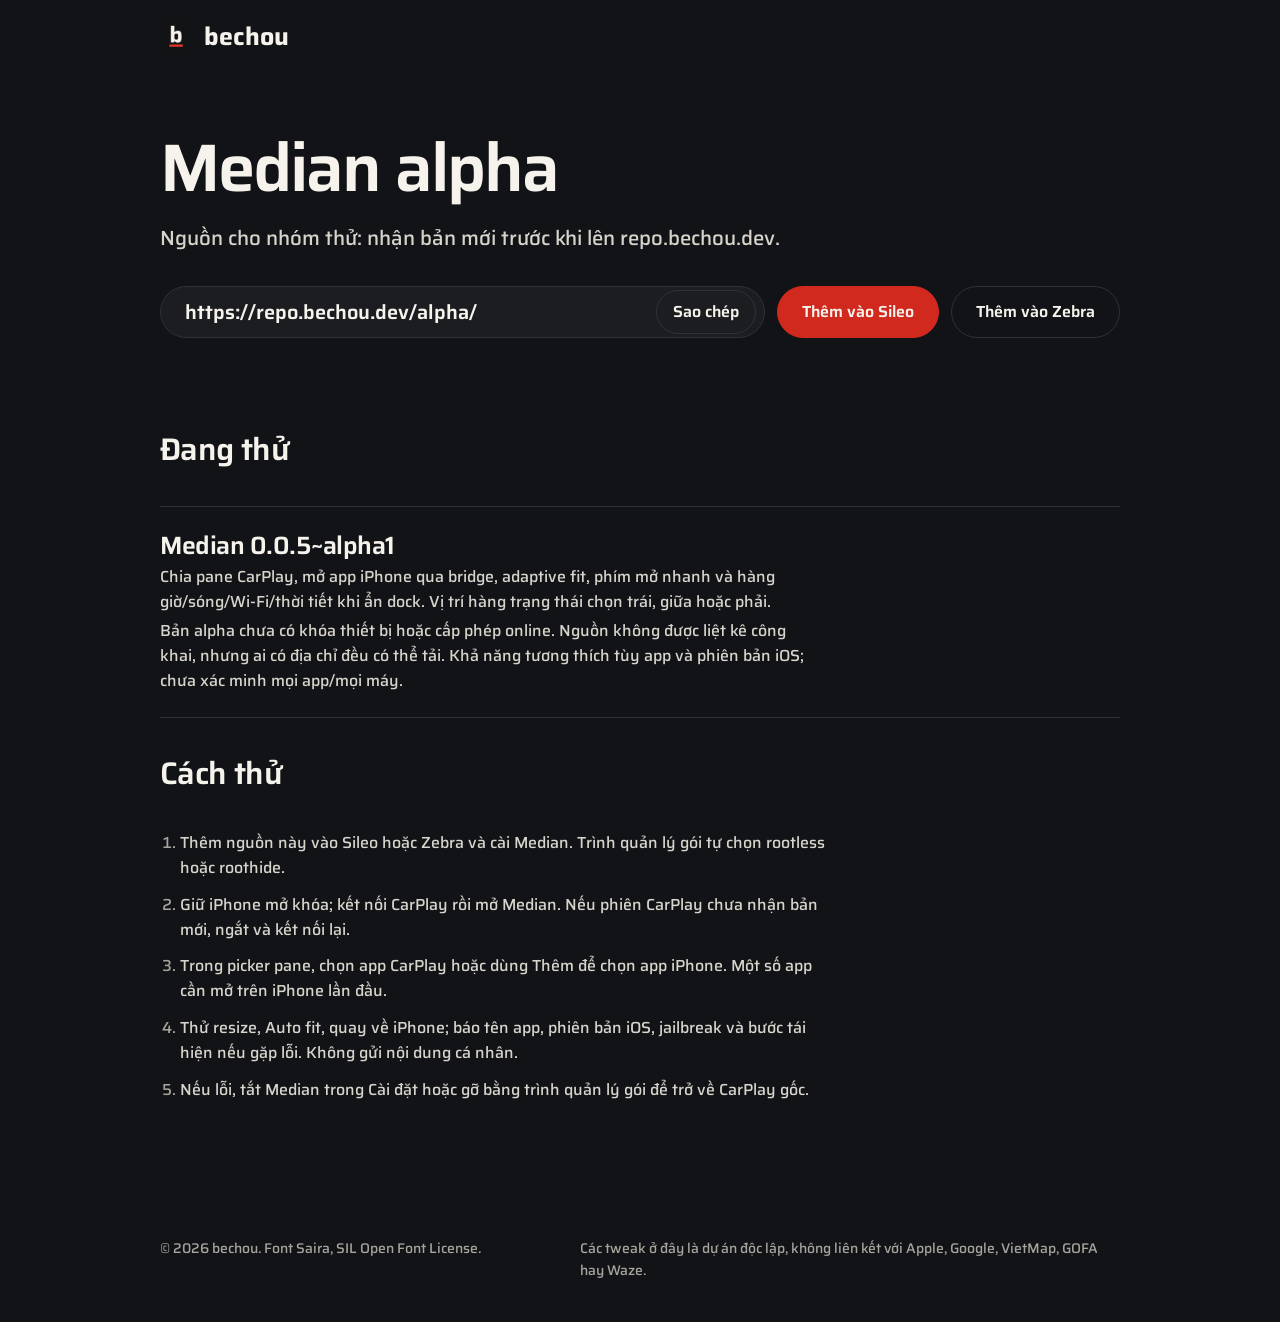
==== alpha/index.html @ c72108ef "feat(alpha): publish Median 0.0.5 alpha1 packages" ====
<!doctype html>
<html lang="vi">
<head>
<meta charset="utf-8">
<meta name="viewport" content="width=device-width, initial-scale=1, viewport-fit=cover">
<title>Median alpha: repo.bechou.dev</title>
<meta name="description" content="Nguồn bản thử của bechou, dành cho một nhóm nhỏ trước khi phát hành trên repo.bechou.dev.">
<meta name="robots" content="noindex, nofollow">
<meta name="theme-color" content="#111317">
<link rel="icon" href="../assets/repo-favicon.png">
<link rel="apple-touch-icon" href="CydiaIcon.png">
<link rel="preload" href="../assets/fonts/Saira-SemiBold.ttf" as="font" type="font/ttf" crossorigin>
<link rel="stylesheet" href="../assets/home.css">
<style>
/* The beta source's page: the home's address block, then what is being tested and how. Its address is longer
 * than the home's, so on a phone it takes a smaller size and may break before "alpha/". */
.source { grid-template-columns: minmax(0, 1fr); }
.address__url code { font-size: clamp(var(--text-md), 4.4vw, var(--text-lg)); white-space: normal; }
.trial { padding-bottom: var(--space-3xl); display: grid; gap: var(--space-xl); }
.trial h2 { font-size: var(--text-2xl); }
.trial__now { display: grid; gap: var(--space-2xs); padding: var(--space-lg) 0; border-block: 1px solid var(--color-rule); }
.trial__now h3 { font-size: var(--text-xl); }
.trial__now p, .trial__steps li { color: var(--color-ink-2); max-width: 60ch; }
.trial__steps { margin: 0; padding-left: 1.25em; display: grid; gap: var(--space-sm); }
.trial__steps li::marker { color: var(--color-muted); }
</style>
<script>document.documentElement.classList.add('js')</script>
</head>
<body class="home">
<a class="skip" href="#thu">Bỏ qua tới bản đang thử</a>

<header class="top">
  <div class="container">
    <a class="wordmark" href="../"><img src="../assets/repo-icon.png" alt="" width="32" height="32">bechou</a>
  </div>
</header>

<main>
  <section class="source container" aria-labelledby="source-title">
    <h1 id="source-title">Median alpha</h1>
    <p class="lead">Nguồn cho nhóm thử: nhận bản mới trước khi lên repo.bechou.dev.</p>
    <div class="address" id="nguon">
      <div class="address__url">
        <code id="source-url">https://repo.bechou.dev/<wbr>alpha/</code>
        <button class="btn btn--quiet" type="button" data-copy="https://repo.bechou.dev/alpha/" aria-describedby="source-url">Sao chép</button>
      </div>
      <div class="address__add">
        <a class="btn" data-add-source href="sileo://source/https://repo.bechou.dev/alpha/">Thêm vào Sileo</a>
        <a class="btn btn--quiet" data-add-source href="zbra://sources/add/https://repo.bechou.dev/alpha/">Thêm vào Zebra</a>
      </div>
    </div>
  </section>

  <section class="trial container" id="thu" aria-labelledby="thu-title">
    <h2 id="thu-title">Đang thử</h2>
    <div class="trial__now">
      <h3>Median 0.0.5~alpha1</h3>
      <p>Chia pane CarPlay, mở app iPhone qua bridge, adaptive fit, phím mở nhanh và hàng giờ/sóng/Wi-Fi/thời tiết khi ẩn dock. Vị trí hàng trạng thái chọn trái, giữa hoặc phải.</p>
      <p>Bản alpha chưa có khóa thiết bị hoặc cấp phép online. Nguồn không được liệt kê công khai, nhưng ai có địa chỉ đều có thể tải. Khả năng tương thích tùy app và phiên bản iOS; chưa xác minh mọi app/mọi máy.</p>
    </div>
    <h2>Cách thử</h2>
    <ol class="trial__steps">
      <li>Thêm nguồn này vào Sileo hoặc Zebra và cài Median. Trình quản lý gói tự chọn rootless hoặc roothide.</li>
      <li>Giữ iPhone mở khóa; kết nối CarPlay rồi mở Median. Nếu phiên CarPlay chưa nhận bản mới, ngắt và kết nối lại.</li>
      <li>Trong picker pane, chọn app CarPlay hoặc dùng Thêm để chọn app iPhone. Một số app cần mở trên iPhone lần đầu.</li>
      <li>Thử resize, Auto fit, quay về iPhone; báo tên app, phiên bản iOS, jailbreak và bước tái hiện nếu gặp lỗi. Không gửi nội dung cá nhân.</li>
      <li>Nếu lỗi, tắt Median trong Cài đặt hoặc gỡ bằng trình quản lý gói để trở về CarPlay gốc.</li>
    </ol>
  </section>
</main>

<footer class="foot">
  <div class="container">
    <p>© 2026 bechou. Font Saira, SIL Open Font License.</p>
    <p>Các tweak ở đây là dự án độc lập, không liên kết với Apple, Google, VietMap, GOFA hay Waze.</p>
  </div>
</footer>

<script>
(() => {
  document.querySelectorAll('[data-copy]').forEach(button => button.addEventListener('click', async () => {
    try { await navigator.clipboard.writeText(button.dataset.copy); button.textContent = 'Đã chép'; }
    catch { button.textContent = 'Chọn và chép tay'; }
    setTimeout(() => { button.textContent = 'Sao chép'; }, 1800);
  }));
  // Sileo and Zebra open their links only on an iPhone or iPad; elsewhere the link points at the address.
  const apple = /iPhone|iPad|iPod/.test(navigator.userAgent) || (navigator.platform === 'MacIntel' && navigator.maxTouchPoints > 1);
  if (!apple) document.querySelectorAll('[data-add-source]').forEach(link => { link.href = '#nguon'; });
})();
</script>
</body>
</html>
---- assets/home.css ----
/* repo.bechou.dev's home: the source's address and how to add it, then one row per package.
 * A new package is one more <li class="pkg"> in index.html; nothing here needs to change. */
@import url("./tokens.css");
@import url("./base.css");

body { font-weight: 500; }
h1, h2, h3 { color: var(--color-ink); }
.home { --container: 68rem; }

/* Controls: one filled primary, a quiet secondary, all eight states. */
.btn {
  display: inline-flex; align-items: center; justify-content: center; min-height: 48px; padding: 0 var(--space-lg);
  border: 1px solid var(--color-accent); border-radius: var(--radius-pill); background: var(--color-accent); color: var(--color-accent-ink);
  font: 600 var(--text-md)/1 var(--font-body); white-space: nowrap; text-decoration: none; cursor: pointer;
  transition: background-color var(--dur-short) var(--ease-out), transform var(--dur-micro) var(--ease-out);
}
.btn:hover { background: var(--color-accent-2); }
.btn:active { transform: translateY(1px); }
.btn:focus-visible { outline: 2px solid var(--color-focus); outline-offset: 2px; }
.btn--quiet { background: transparent; color: var(--color-ink); border-color: var(--color-rule); }
.btn--quiet:hover { background: var(--color-paper-2); }
.link { color: var(--color-ink); text-decoration: underline; text-decoration-thickness: 1px; text-underline-offset: 0.18em; transition: color var(--dur-short) var(--ease-out); }
.link:hover { color: var(--color-ink-2); }
.link:focus-visible { outline: 2px solid var(--color-focus); outline-offset: 2px; }
.skip { position: absolute; left: var(--space-md); top: calc(-1 * var(--space-3xl)); z-index: var(--z-toast); padding: var(--space-xs) var(--space-md); background: var(--color-ink); color: var(--color-paper); }
.skip:focus-visible { top: var(--space-md); }

/* Top: the mark alone. */
.top .container { display: flex; align-items: center; min-height: 72px; }
.wordmark { display: inline-flex; align-items: center; gap: var(--space-sm); font: 700 var(--text-xl)/1 var(--font-display); text-decoration: none; color: var(--color-ink); }
.wordmark img { width: 32px; height: 32px; border-radius: var(--space-xs); }
.wordmark:focus-visible { outline: 2px solid var(--color-focus); outline-offset: 4px; }

/* The source: its name, one sentence, the address to copy and the two package managers. */
.source { padding-block: var(--space-2xl) var(--space-3xl); display: grid; gap: var(--space-lg); justify-items: start; }
.source h1 { font-size: clamp(2.5rem, 4vw + 1rem, 4.5rem); line-height: 0.95; letter-spacing: -0.03em; max-width: none; }
.source .lead { color: var(--color-ink-2); }
.address { display: flex; flex-wrap: wrap; align-items: stretch; gap: var(--space-sm); width: 100%; margin-top: var(--space-xs); }
.address__url {
  flex: 1 1 18rem; display: flex; align-items: center; justify-content: space-between; gap: var(--space-sm); min-height: 52px;
  padding: 0 var(--space-xs) 0 var(--space-lg); border: 1px solid var(--color-rule); border-radius: var(--radius-pill); background: var(--color-paper-2);
}
.address__url code { font: 600 var(--text-lg)/1 var(--font-body); color: var(--color-ink); overflow-wrap: anywhere; user-select: all; }
.address__url .btn { min-height: 44px; padding: 0 var(--space-md); }
.address__add { display: flex; flex-wrap: wrap; gap: var(--space-sm); }
.address__add .btn { min-height: 52px; }

/* Packages: one row each, the whole row a link to the package's page. */
.packages { padding-bottom: var(--space-3xl); }
.packages__head { display: flex; align-items: baseline; justify-content: space-between; gap: var(--space-md); padding-bottom: var(--space-md); border-bottom: 1px solid var(--color-rule); }
.packages__head h2 { font-size: var(--text-2xl); }
.packages__count { color: var(--color-muted); font-size: var(--text-sm); }
.pkg-list { list-style: none; margin: 0; padding: 0; }
.pkg { border-bottom: 1px solid var(--color-rule); }
.pkg__link {
  display: grid; grid-template-columns: 64px minmax(0, 1fr) minmax(0, 15rem); align-items: center; gap: var(--space-lg);
  padding-block: var(--space-lg); color: inherit; text-decoration: none; border-radius: var(--radius-card);
  transition: background-color var(--dur-short) var(--ease-out);
}
.pkg__link:hover { background: var(--color-paper-2); }
.pkg__link:active { background: var(--color-paper-3); }
.pkg__link:focus-visible { outline: 2px solid var(--color-focus); outline-offset: 2px; }
.pkg__icon { width: 64px; height: 64px; border-radius: var(--radius-card); outline: 1px solid color-mix(in oklab, var(--color-ink) 14%, transparent); outline-offset: -1px; }
.pkg__text { display: grid; gap: var(--space-2xs); }
.pkg__name { font-size: var(--text-xl); }
.pkg__line { color: var(--color-ink-2); }
.pkg__meta { display: flex; flex-wrap: wrap; gap: var(--space-2xs) var(--space-md); margin: var(--space-xs) 0 0; padding: 0; list-style: none; color: var(--color-muted); font-size: var(--text-sm); }
.pkg__shot { width: 100%; height: auto; aspect-ratio: 5 / 3; border-radius: var(--radius-card); outline: 1px solid color-mix(in oklab, var(--color-ink) 8%, transparent); outline-offset: -1px; }

/* Foot: the legal lines. */
.foot { padding-block: var(--space-xl); color: var(--color-muted); font-size: var(--text-sm); }
.foot .container { display: flex; flex-wrap: wrap; justify-content: space-between; gap: var(--space-xs) var(--space-xl); }
.foot p { max-width: 60ch; }

@media (min-width: 60rem) {
  .pkg__link { padding-inline: var(--space-md); margin-inline: calc(-1 * var(--space-md)); }
}
@media (max-width: 40rem) {
  .source { padding-block: var(--space-lg) var(--space-2xl); }
  .address__url code { font-size: var(--text-md); white-space: nowrap; }
  .address__add, .address__add .btn { width: 100%; }
  .address__add .btn { flex: 1 1 0; }
  .pkg__link { grid-template-columns: 56px minmax(0, 1fr); gap: var(--space-md); }
  .pkg__icon { width: 56px; height: 56px; }
  .pkg__shot { grid-column: 1 / -1; }
}
@media (prefers-reduced-motion: reduce) {
  .btn, .link, .pkg__link { transition: none; }
}
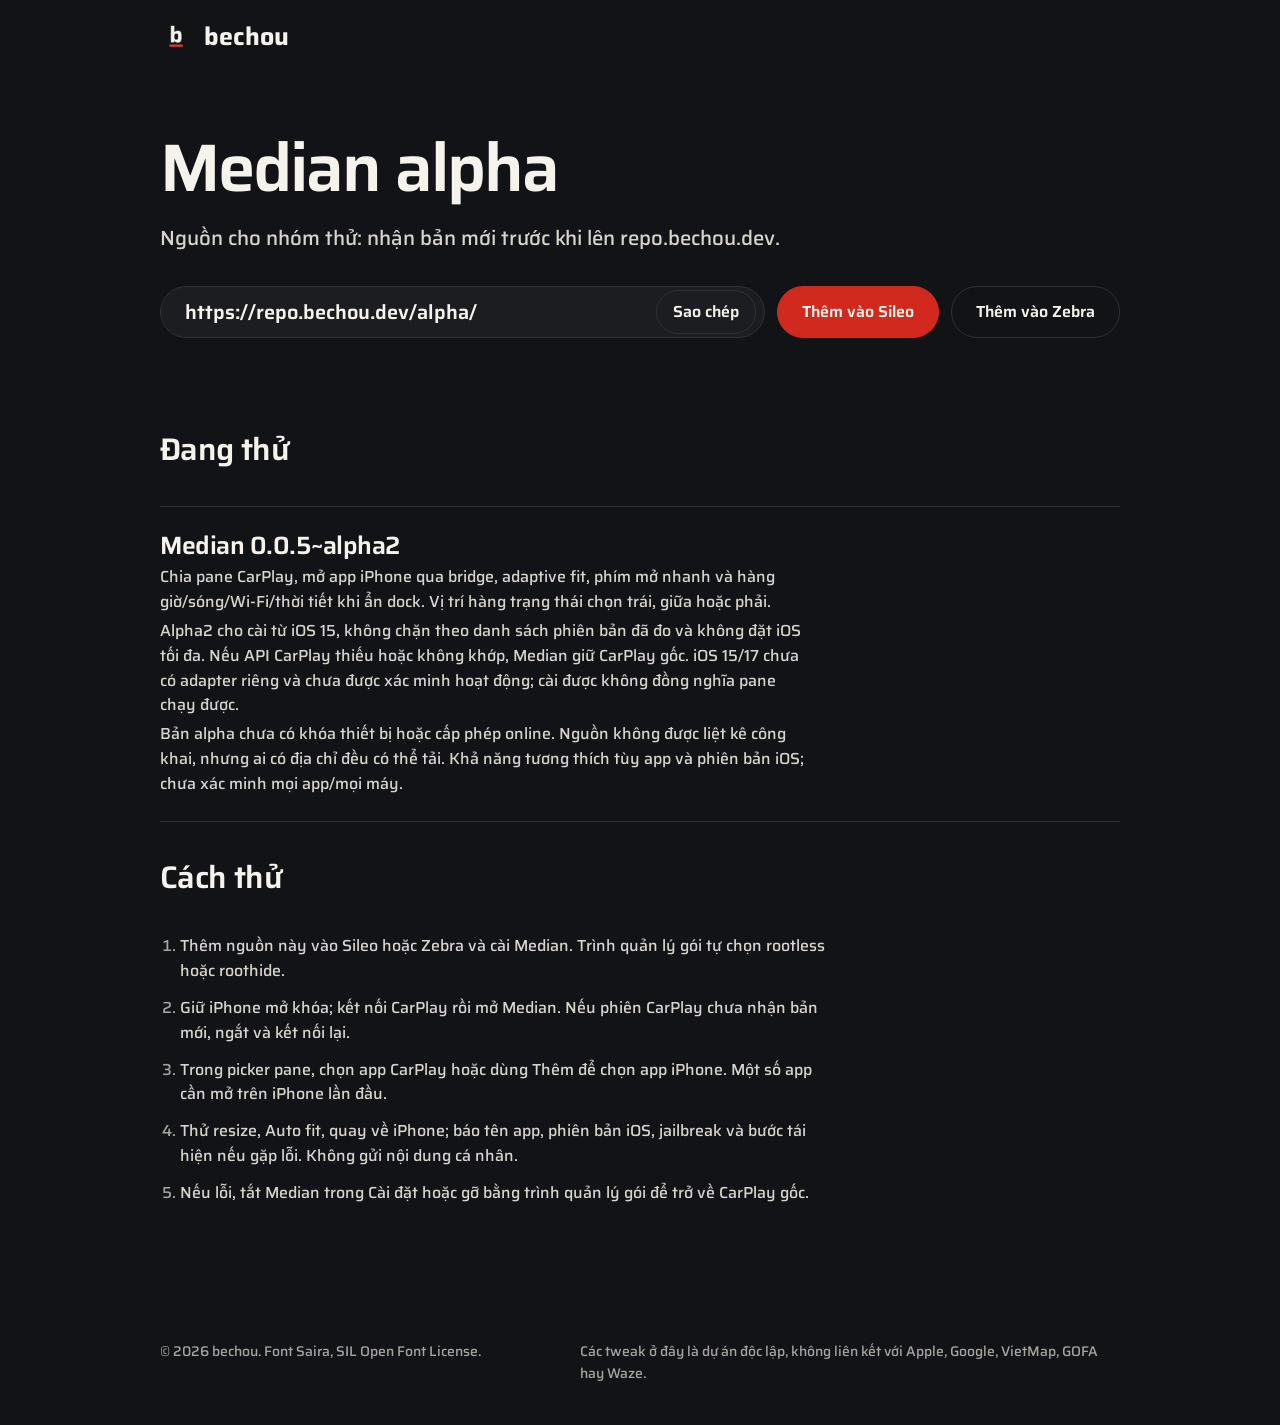
==== commit 8ebbf489: "feat(alpha): publish Median alpha2 with runtime-based iOS admission" ====
--- a/alpha/index.html
+++ b/alpha/index.html
@@ -54,8 +54,9 @@
   <section class="trial container" id="thu" aria-labelledby="thu-title">
     <h2 id="thu-title">Đang thử</h2>
     <div class="trial__now">
-      <h3>Median 0.0.5~alpha1</h3>
+      <h3>Median 0.0.5~alpha2</h3>
       <p>Chia pane CarPlay, mở app iPhone qua bridge, adaptive fit, phím mở nhanh và hàng giờ/sóng/Wi-Fi/thời tiết khi ẩn dock. Vị trí hàng trạng thái chọn trái, giữa hoặc phải.</p>
+      <p>Alpha2 cho cài từ iOS 15, không chặn theo danh sách phiên bản đã đo và không đặt iOS tối đa. Nếu API CarPlay thiếu hoặc không khớp, Median giữ CarPlay gốc. iOS 15/17 chưa có adapter riêng và chưa được xác minh hoạt động; cài được không đồng nghĩa pane chạy được.</p>
       <p>Bản alpha chưa có khóa thiết bị hoặc cấp phép online. Nguồn không được liệt kê công khai, nhưng ai có địa chỉ đều có thể tải. Khả năng tương thích tùy app và phiên bản iOS; chưa xác minh mọi app/mọi máy.</p>
     </div>
     <h2>Cách thử</h2>
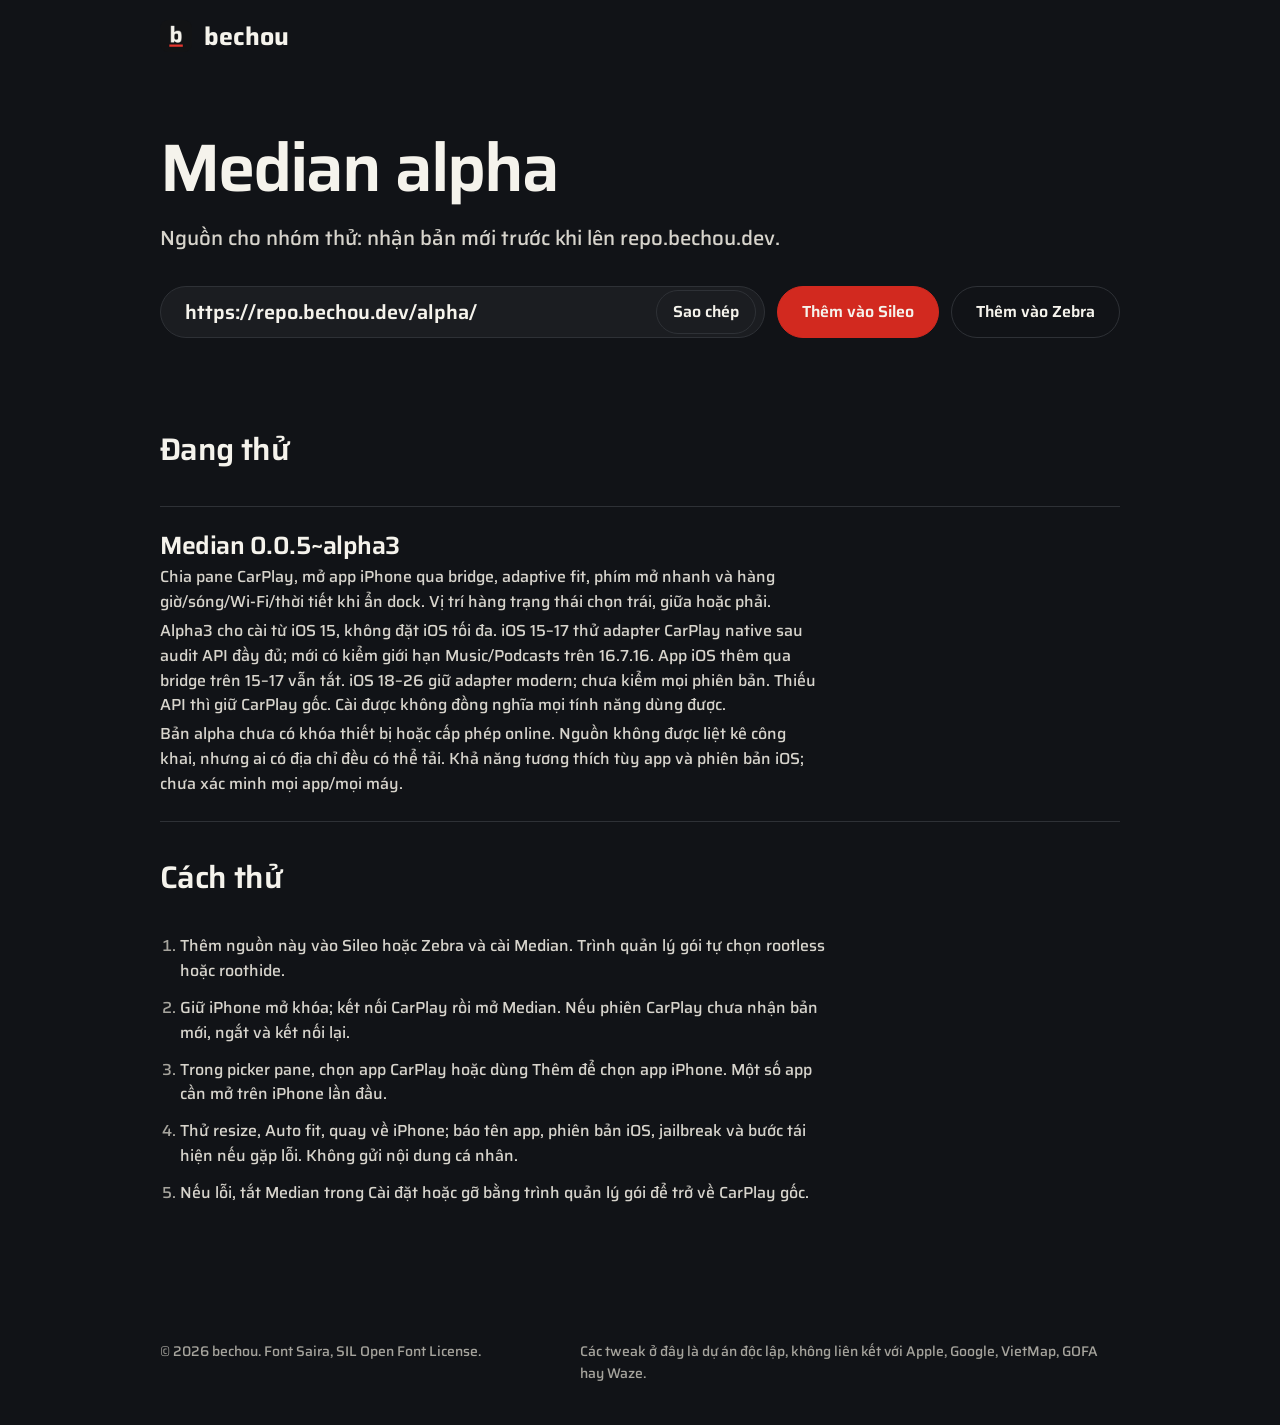
==== commit 90bae6bc: "feat(alpha): publish Median alpha3 with audited legacy native candidate" ====
--- a/alpha/index.html
+++ b/alpha/index.html
@@ -54,9 +54,9 @@
   <section class="trial container" id="thu" aria-labelledby="thu-title">
     <h2 id="thu-title">Đang thử</h2>
     <div class="trial__now">
-      <h3>Median 0.0.5~alpha2</h3>
+      <h3>Median 0.0.5~alpha3</h3>
       <p>Chia pane CarPlay, mở app iPhone qua bridge, adaptive fit, phím mở nhanh và hàng giờ/sóng/Wi-Fi/thời tiết khi ẩn dock. Vị trí hàng trạng thái chọn trái, giữa hoặc phải.</p>
-      <p>Alpha2 cho cài từ iOS 15, không chặn theo danh sách phiên bản đã đo và không đặt iOS tối đa. Nếu API CarPlay thiếu hoặc không khớp, Median giữ CarPlay gốc. iOS 15/17 chưa có adapter riêng và chưa được xác minh hoạt động; cài được không đồng nghĩa pane chạy được.</p>
+      <p>Alpha3 cho cài từ iOS 15, không đặt iOS tối đa. iOS 15–17 thử adapter CarPlay native sau audit API đầy đủ; mới có kiểm giới hạn Music/Podcasts trên 16.7.16. App iOS thêm qua bridge trên 15–17 vẫn tắt. iOS 18–26 giữ adapter modern; chưa kiểm mọi phiên bản. Thiếu API thì giữ CarPlay gốc. Cài được không đồng nghĩa mọi tính năng dùng được.</p>
       <p>Bản alpha chưa có khóa thiết bị hoặc cấp phép online. Nguồn không được liệt kê công khai, nhưng ai có địa chỉ đều có thể tải. Khả năng tương thích tùy app và phiên bản iOS; chưa xác minh mọi app/mọi máy.</p>
     </div>
     <h2>Cách thử</h2>
